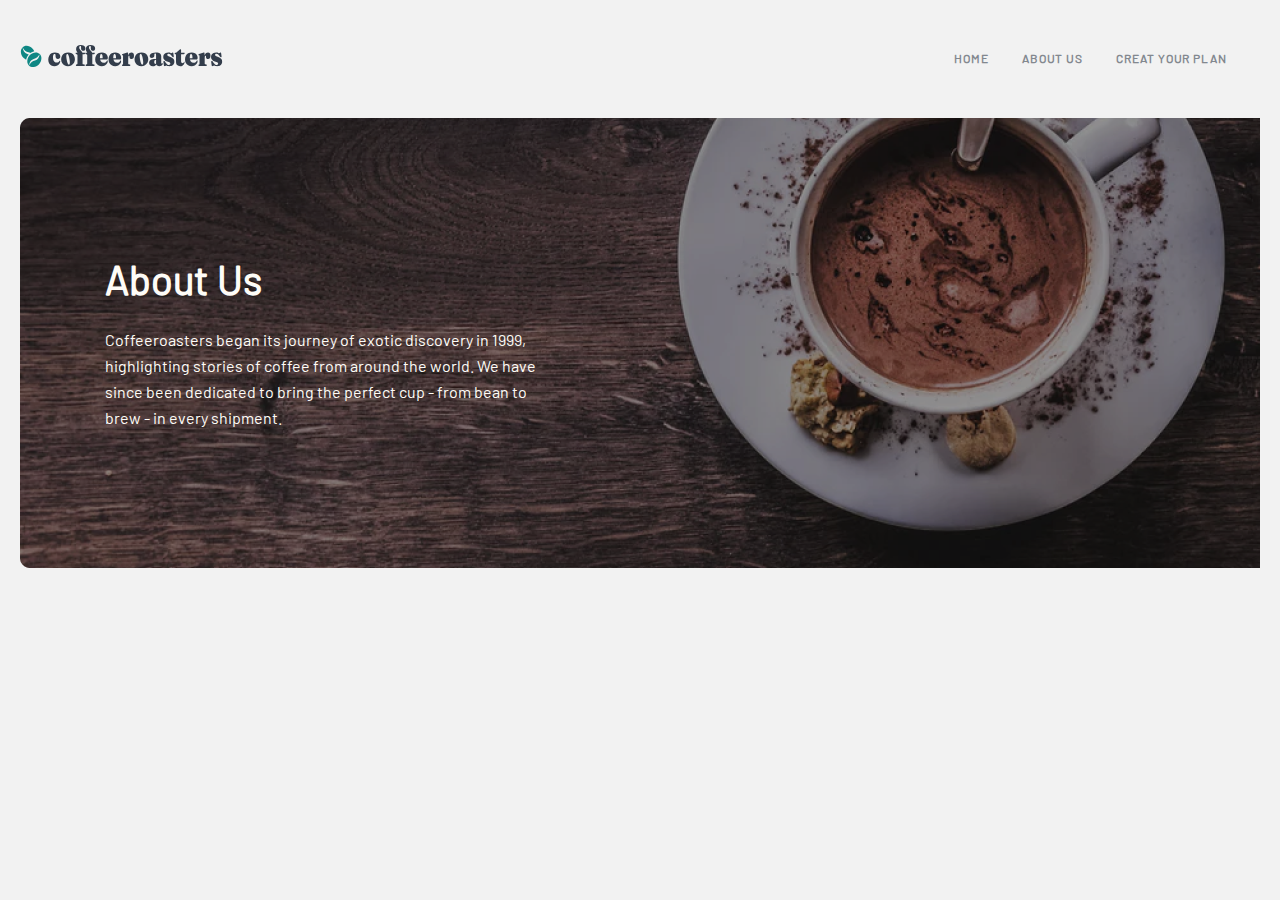
==== about.html @ 18a1933f "Add about hero" ====
<!DOCTYPE html>
<html lang="en">
<head>
  <meta charset="UTF-8">
  <meta http-equiv="X-UA-Compatible" content="IE=edge">
  <meta name="viewport" content="width=device-width, initial-scale=1.0">
  <link rel="stylesheet" href="css/normalize.css">
  <link rel="stylesheet" href="css/styles.css">
  <title>Coffeeroaster</title>
</head>
<body>
<header class="container">
<div class="header">
  <div>
    <img src="img/logo.svg" alt="Logo of Coffeeroaster" width="203px" height="24px">
  </div>
  <nav class="nav">
    <ul class="nav-links">
      <li class="nav-item"><a class="nav-link" href="index.html">home</a></li>
      <li class="nav-item"><a class="nav-link" href="about.html">about us</a></li>
      <li class="nav-item"><a class="nav-link" href="#">creat your plan</a></li>
    </ul>
  </nav>
</div>
</header>

<!-- MAIN -->
<main>
  <section>
    <div class="container">
      <div class="about-hero">
        <h1 class="about__headeing">
          About Us
        </h1>
        <p class="about__text">
          Coffeeroasters began its journey of exotic discovery in 1999, highlighting stories of coffee from around the world. We have since been dedicated to bring the perfect cup - from bean to brew - in every shipment.
        </p>
      </div>
    </div>
  </section>
</main>
</body>
---- css/styles.css ----
@font-face {
  font-family: "Barlow";
  src: url("../fonts/Barlow-Regular.woff2") format("woff2"),
    url("../fonts/Barlow-Regular.woff") format("woff");
  font-weight: normal;
  font-style: normal;
  font-display: swap;
}

@font-face {
  font-family: "Fraunces 9pt";
  src: url("../fonts/Fraunces9pt-Black.woff2") format("woff2"),
    url("../fonts/Fraunces9pt-Black.woff") format("woff");
  font-weight: 900;
  font-style: normal;
  font-display: swap;
}

body {
  font-family: "Barlow";
  font-size: 16px;
  line-height: 26px;
  background-color: #F2F2F2;
  ;
}

html {
  box-sizing: border-box;
}

*,
*::before,
*::after {
  box-sizing: inherit;
  margin: 0;
}

.container {
  max-width: 1320px;
  padding-left: 20px;
  padding-right: 20px;
  margin-left: auto;
  margin-right: auto;
}

.header {
  display: flex;
  justify-content: center;
  margin-top: 44px;
}

.nav {
  margin-left: auto;
}

.nav-links {
  display: flex;
  list-style: none;
}

.nav-item {
  margin-right: 33px;

}

.nav-link {
  text-decoration: none;
  font-weight: bold;
  font-size: 12px;
  line-height: 15px;
  letter-spacing: 0.923077px;
  text-transform: uppercase;
  color: #83888F;
}

.hero-img {
  padding-left: 86px;
  background-image: url(../img/hero-img.png);
  width: 1280px;
  background-size: cover;
  padding-bottom: 100px;
  border-radius: 15px;

}
.header {
  padding-bottom: 43px;
}

.hero-header {
  font-family: Fraunces;
  padding: 117px 702px 0px 0px;
  margin-bottom: 32px;
  font-style: normal;
  font-weight: 900;
  font-size: 72px;
  line-height: 72px;
  color: #FEFCF7;
}

.hero-text {
  padding-right: 750px;
  margin-bottom: 56px;
  font-style: normal;
  font-weight: normal;
  font-size: 16px;
  line-height: 26px;
  color: #FEFCF7;
  mix-blend-mode: normal;
  opacity: 0.8;
}
.hero-link-item {
  width: 217px;
  height: 56px;
  padding: 15px 31px 16px 31px;
  background:  #0E8784;
  border-radius: 6px;
}
.hero-link  {
  text-decoration: none;
  font-family: Fraunces;
  font-style: normal;
  font-weight: 900;
  font-size: 18px;
  line-height: 35px;
  text-align: center;
  color: #FEFCF7;
}

/* ABOUT */
.about-hero {
  background-image: url(../img/about-hero-bg.png);
  background-size: center center;
  padding-top: 137px;
  padding-bottom: 137px;
  padding-left: 85px;


}



.about__headeing {
  font-size: 40px;
  line-height: 48px;
  color: #FEFCF7;
  margin-top: 0;
  font-weight: 900;
  margin-bottom: 24px;
}

.about__text {
    color: #FEFCF7;
    width: 445px;
}
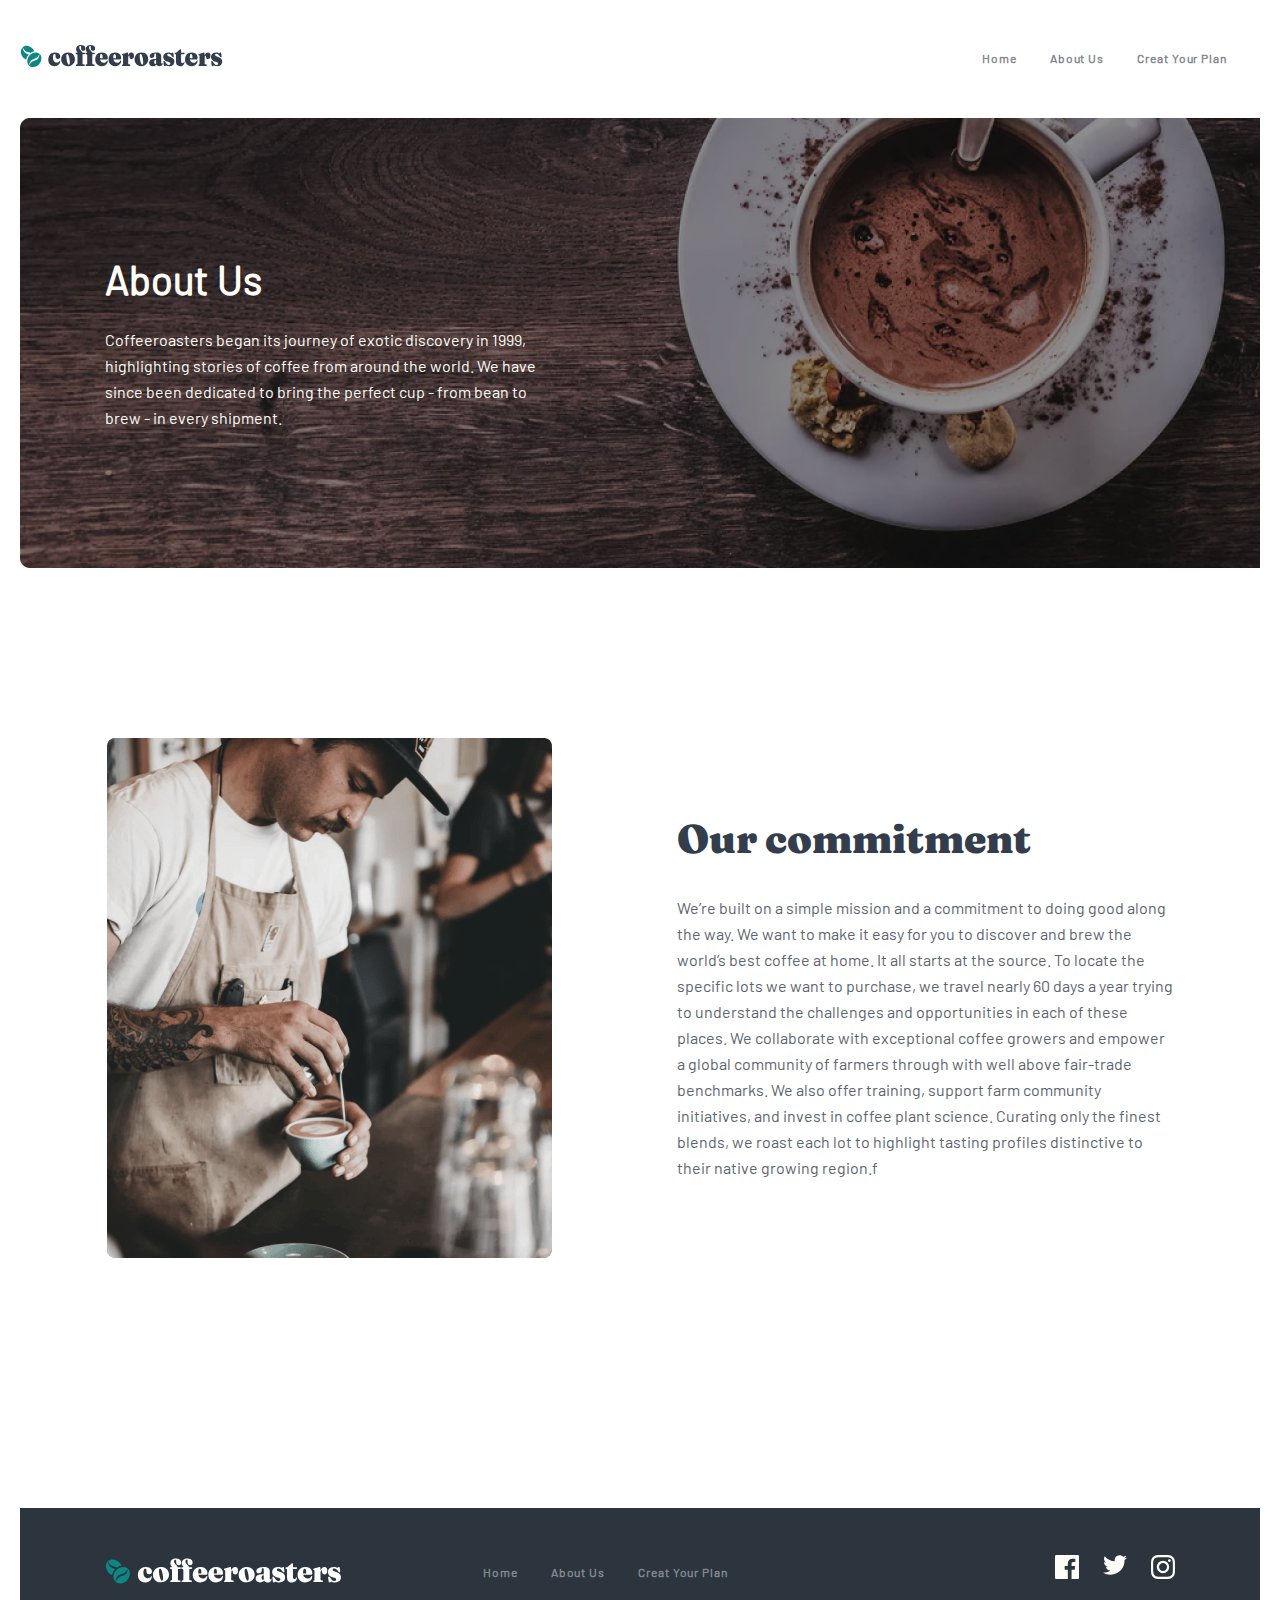
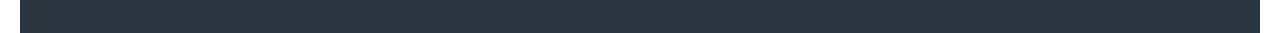
==== commit 949486d3: "Add commitment section" ====
--- a/about.html
+++ b/about.html
@@ -12,13 +12,15 @@
 <header class="container">
 <div class="header">
   <div>
-    <img src="img/logo.svg" alt="Logo of Coffeeroaster" width="203px" height="24px">
+    <a href="index.html">
+      <img src="img/logo.svg" alt="Logo of Coffeeroaster" width="203px" height="24px">
+    </a>
   </div>
   <nav class="nav">
     <ul class="nav-links">
       <li class="nav-item"><a class="nav-link" href="index.html">home</a></li>
       <li class="nav-item"><a class="nav-link" href="about.html">about us</a></li>
-      <li class="nav-item"><a class="nav-link" href="#">creat your plan</a></li>
+      <li class="nav-item"><a class="nav-link" href="plan.html">creat your plan</a></li>
     </ul>
   </nav>
 </div>
@@ -38,5 +40,64 @@
       </div>
     </div>
   </section>
+
+  <!-- COMMITMENT -->
+  <div class="site-commitment">
+    <div class="container">
+      <div class="commitment">
+        <img src="img/man-img-about.png" alt="Man img" width="445" height="520">
+
+        <div class="commitment-content">
+          <h2 class="commintment__heading">
+            Our commitment
+          </h2>
+          <p class="commitment__text">
+            We’re built on a simple mission and a commitment to doing good along the way. We want to make it easy for you to discover and brew the world’s best coffee at home. It all starts at the source. To locate the specific lots we want to purchase, we travel nearly 60 days a year trying to understand the challenges and opportunities in each of these places. We collaborate with exceptional coffee growers and empower a global community of farmers through with well above fair-trade benchmarks. We also offer training, support farm community initiatives, and invest in coffee plant science. Curating only the finest blends, we roast each lot to highlight tasting profiles distinctive to their native growing region.f
+          </p>
+        </div>
+      </div>
+  </div>
+  </div>
 </main>
+
+<footer >
+  <div class="container">
+    <div class="site-footer">
+      <img src="img/logo-footer.svg" alt="Logo Coffee Roaster">
+
+  <nav class="nav-footer">
+    <ul class="nav-links">
+      <li class="nav-item"><a class="nav-link" href="index.html">home</a></li>
+      <li class="nav-item"><a class="nav-link" href="about.html">about us</a></li>
+      <li class="nav-item"><a class="nav-link" href="plan.html">creat your plan</a></li>
+    </ul>
+  </nav>
+
+  <ul class="footer-link">
+    <li class="footer__link-media">
+      <a href="https://www.facebook.com/avazkhon.rustamov/">
+        <svg class="media-link--footer" width="24" height="24" viewBox="0 0 24 24" fill="none" xmlns="http://www.w3.org/2000/svg">
+        <path d="M22.675 0H1.325C0.593 0 0 0.593 0 1.325V22.676C0 23.407 0.593 24 1.325 24H12.82V14.706H9.692V11.084H12.82V8.413C12.82 5.313 14.713 3.625 17.479 3.625C18.804 3.625 19.942 3.724 20.274 3.768V7.008L18.356 7.009C16.852 7.009 16.561 7.724 16.561 8.772V11.085H20.148L19.681 14.707H16.561V24H22.677C23.407 24 24 23.407 24 22.675V1.325C24 0.593 23.407 0 22.675 0Z" />
+        </svg>
+      </a>
+    </li>
+  </svg>
+    <li class="footer__link-media">
+      <a href="https://twitter.com/avazrustamov1">
+        <svg class="media-link--footer"   width="24" height="20" viewBox="0 0 24 20" fill="none" xmlns="http://www.w3.org/2000/svg">
+        <path d="M24 2.55705C23.117 2.94905 22.168 3.21305 21.172 3.33205C22.189 2.72305 22.97 1.75805 23.337 0.608047C22.386 1.17205 21.332 1.58205 20.21 1.80305C19.313 0.846047 18.032 0.248047 16.616 0.248047C13.437 0.248047 11.101 3.21405 11.819 6.29305C7.728 6.08805 4.1 4.12805 1.671 1.14905C0.381 3.36205 1.002 6.25705 3.194 7.72305C2.388 7.69705 1.628 7.47605 0.965 7.10705C0.911 9.38805 2.546 11.522 4.914 11.997C4.221 12.185 3.462 12.229 2.69 12.081C3.316 14.037 5.134 15.46 7.29 15.5C5.22 17.123 2.612 17.848 0 17.54C2.179 18.937 4.768 19.752 7.548 19.752C16.69 19.752 21.855 12.031 21.543 5.10605C22.505 4.41105 23.34 3.54405 24 2.55705Z"/>
+      </a>
+    </li>
+
+    <li class="footer__link-media">
+      <a href="https://www.instagram.com/avazrustamov_/">
+        <svg class="media-link--footer" width="24" height="24" viewBox="0 0 24 24" fill="none" xmlns="http://www.w3.org/2000/svg">
+        <path fill-rule="evenodd" clip-rule="evenodd" d="M12 0C8.741 0 8.333 0.014 7.053 0.072C2.695 0.272 0.273 2.69 0.073 7.052C0.014 8.333 0 8.741 0 12C0 15.259 0.014 15.668 0.072 16.948C0.272 21.306 2.69 23.728 7.052 23.928C8.333 23.986 8.741 24 12 24C15.259 24 15.668 23.986 16.948 23.928C21.302 23.728 23.73 21.31 23.927 16.948C23.986 15.668 24 15.259 24 12C24 8.741 23.986 8.333 23.928 7.053C23.732 2.699 21.311 0.273 16.949 0.073C15.668 0.014 15.259 0 12 0ZM12 2.163C15.204 2.163 15.584 2.175 16.85 2.233C20.102 2.381 21.621 3.924 21.769 7.152C21.827 8.417 21.838 8.797 21.838 12.001C21.838 15.206 21.826 15.585 21.769 16.85C21.62 20.075 20.105 21.621 16.85 21.769C15.584 21.827 15.206 21.839 12 21.839C8.796 21.839 8.416 21.827 7.151 21.769C3.891 21.62 2.38 20.07 2.232 16.849C2.174 15.584 2.162 15.205 2.162 12C2.162 8.796 2.175 8.417 2.232 7.151C2.381 3.924 3.896 2.38 7.151 2.232C8.417 2.175 8.796 2.163 12 2.163ZM5.838 12C5.838 8.597 8.597 5.838 12 5.838C15.403 5.838 18.162 8.597 18.162 12C18.162 15.404 15.403 18.163 12 18.163C8.597 18.163 5.838 15.403 5.838 12ZM12 16C9.791 16 8 14.21 8 12C8 9.791 9.791 8 12 8C14.209 8 16 9.791 16 12C16 14.21 14.209 16 12 16ZM16.965 5.595C16.965 4.8 17.61 4.155 18.406 4.155C19.201 4.155 19.845 4.8 19.845 5.595C19.845 6.39 19.201 7.035 18.406 7.035C17.61 7.035 16.965 6.39 16.965 5.595Z"/>
+        </svg>
+      </a>
+    </li>
+  </ul>
+    </div>
+  </div>
+</footer>
 </body>
--- a/css/styles.css
+++ b/css/styles.css
@@ -1,3 +1,7 @@
+:root {
+  --heading-color: #333D4B;
+}
+
 @font-face {
   font-family: "Barlow";
   src: url("../fonts/Barlow-Regular.woff2") format("woff2"),
@@ -17,10 +21,10 @@
 }
 
 body {
-  font-family: "Barlow";
+  font-family: "Barlow","Arial", sans-serif;
   font-size: 16px;
   line-height: 26px;
-  background-color: #F2F2F2;
+  background-color: #fff;
   ;
 }
 
@@ -41,6 +45,17 @@
   padding-right: 20px;
   margin-left: auto;
   margin-right: auto;
+}
+
+.visually-hidden {
+  position: absolute;
+  width: 1px;
+  height: 1px;
+  margin: -1px;
+  border: 0;
+  padding: 0;
+  clip: rect(0 0 0 0);
+  overflow: hidden;
 }
 
 .header {
@@ -73,6 +88,29 @@
   color: #83888F;
 }
 
+.burger-nav {
+  border: none;
+  background-color: transparent;
+  margin-left: auto;
+}
+
+  .nav-togler {
+    position: absolute;
+    background-image: linear-gradient(180deg, rgba(254, 252, 247, 0.50) 10.14%, #FEFCF7 66.08%);
+    height: calc(100vh -90px);
+
+  }
+
+  .togler-links {
+    list-style: none;
+  }
+
+  .togler-item {}
+
+  .nav-link {
+    text-transform: capitalize;
+  }
+
 .hero-img {
   padding-left: 86px;
   background-image: url(../img/hero-img.png);
@@ -108,33 +146,155 @@
   mix-blend-mode: normal;
   opacity: 0.8;
 }
-.hero-link-item {
-  width: 217px;
-  height: 56px;
-  padding: 15px 31px 16px 31px;
+
+.hero-link  {
+  font-family: "Fraunces 9pt", "Times New Roman", "serif";
+  padding: 15px 31px;
+  text-decoration: none;
+  font-weight: 900;
+  font-size: 18px;
+  line-height: 35px;
   background:  #0E8784;
   border-radius: 6px;
-}
-.hero-link  {
-  text-decoration: none;
-  font-family: Fraunces;
-  font-style: normal;
-  font-weight: 900;
-  font-size: 18px;
-  line-height: 35px;
+  /* text-align: center; */
+  color: #FEFCF7;
+}
+
+
+/* COLLECTION  */
+.collection-wrapper {
+  background-image: url(../img/collection-bg-img.png);
+  background-position: calc(50%)  150px;
+  background-repeat: no-repeat;
+  padding-top: 270px;
+  padding-bottom: 190px;
+}
+
+.collection-list {
+  display: flex;
+  justify-content: center;
+  list-style: none;
+  padding-left: 0;
+  margin-left: -30px;
+}
+
+.collection-item {
+  margin-left: 30px;
+  width: 255px;
   text-align: center;
-  color: #FEFCF7;
-}
-
-/* ABOUT */
+}
+
+.collection__img {
+  margin-bottom: 70px;
+}
+
+
+.collection__heading {
+  word-break: break-all;
+  margin-top: 0;
+  margin-bottom: 24px;
+}
+
+.collection__text {
+  margin: 0;
+}
+
+
+
+/* FEATURE  */
+.feature {
+  padding-bottom: 300px;
+
+}
+
+.feature-wrapper {
+  background-color: #282F38;
+  padding-bottom: 320px;
+  padding-top: 112px;
+}
+
+.feature__heading {
+  font-family: "Fraunces 9pt", "Times New Roman", "Serif";
+  font-weight: 900;
+  font-size: 40px;
+  line-height: 48px;
+  text-align: center;
+  color: #FEFCF7;
+  margin-top: 0;
+  margin-bottom: 32px;
+}
+
+.feature__text {
+  font-size: 16px;
+  line-height: 26px;
+  text-align: center;
+  color: #FEFCF7;
+  opacity: 0.8;
+  width: 540px;
+  margin-right: auto;
+  margin-left: auto;
+  margin-top: 0;
+  margin-bottom: 0;
+}
+
+.feature__list {
+  padding-left: 0;
+  list-style: none;
+}
+
+.feature__item {
+
+  background-size: calc(50%);
+  background-color: #0E8784;
+  width: 350px;
+  padding: 200px 48px 48px 48px;
+  border-radius: 8px;
+}
+.feature__heading--list::before {
+  content: "";
+  display: block;
+  background-image: url(../img/feature-coffee-bean.png);
+  background-repeat: no-repeat;
+  background-position: calc(50%) -10px;
+  padding: 72px;
+}
+
+/* FOOTER */
+.site-footer {
+  display: flex;
+  align-items: center;
+  background-color: #2C343E;
+  padding: 47px 85px;
+}
+
+.nav-footer {
+  margin-left: 102px;
+  margin-right: auto;
+}
+.footer-link {
+  display: flex;
+  list-style: none;
+}
+.footer__link-media:not(:last-child) {
+  margin-right: 24px;
+}
+.media-link--footer {
+  fill: #FEFCF7
+}
+.media-link--footer:hover {
+  fill: #fefcf7d3
+}
+.media-link--footer:active {
+  fill: #fefcf786
+}
+
+/* ABOUT PAGE */
 .about-hero {
   background-image: url(../img/about-hero-bg.png);
   background-size: center center;
   padding-top: 137px;
   padding-bottom: 137px;
   padding-left: 85px;
-
-
 }
 
 
@@ -152,3 +312,334 @@
     color: #FEFCF7;
     width: 445px;
 }
+
+.site-commitment {
+  padding: 170px 87px 250px;
+}
+
+.commitment {
+  display: flex;
+  align-items: center;
+}
+
+.commitment-content {
+  max-width: 540px;
+  margin-left: 125px;
+}
+
+.commintment__heading {
+  font-family: "Fraunces 9pt", "Arial", sans-serif;
+  margin-bottom: 32px;
+  font-weight: 900;
+  font-size: 40px;
+  line-height: 48px;
+  color: var(--heading-color);
+
+}
+
+.commitment__text {
+  color: var(--heading-color);
+  opacity: 0.8;
+}
+
+/* PLAN */
+.hero-plan {
+  background-image: url(../img/plan-bg-hero.png);
+}
+
+.plan-heading {
+  font-family: "Fraunces 9pt",
+  "Times New Roman",
+  serif;
+  font-weight: 900;
+  font-size: 72px;
+  line-height: 72px;
+  color: #FEFCF7;
+}
+
+.plan__text {
+  opacity: 0.8;
+}
+
+.plan-list {
+  margin-right: 125px;
+  list-style: none;
+  padding-left: 0;
+
+}
+
+.plan-list-item {
+  border-bottom: 1px solid #83888F;
+  width: 230px;
+  padding-bottom: 24px;
+  padding-top: 24px;
+}
+
+
+.site-form {
+  padding-top: 144px;
+  padding-bottom: 168px;
+}
+
+.form-wrapper {
+  display: flex;
+}
+
+.order__heading {
+  font-family: "Fraunces 9pt", "Times New Roman", "serif";
+  font-style: normal;
+  font-weight: 900;
+  font-size: 40px;
+  line-height: 48px;
+  color: #83888F;
+
+}
+
+.form-order--heading-top {
+  display: flex;
+  width: 730px;
+  padding-bottom: 56px;
+}
+
+.form-arrow--button {
+  border: none;
+  padding: 0;
+  margin-left: auto;
+  background-color: #fff;
+}
+
+.form-arrow--button:active {
+  rotate: 180deg;
+}
+
+.order-list {
+  display: flex;
+  list-style: none;
+  padding-left: 0;
+  margin-left: -30px;
+}
+.site-order--wrapper {
+  display: none;
+  margin-bottom: 88px;
+}
+
+.site-order--open {
+  display: block;
+}
+
+.order-item {
+  margin-left: 30px;
+}
+
+.plan-list__link {
+  text-decoration: none;
+  font-family: "Fraunces 9pt", "Times New Roman", serif;
+  font-weight: 900;
+  font-size: 24px;
+  line-height: 32px;
+  color: #333D4B;
+  opacity: 0.4;
+
+
+}
+.plan-list__link--active {
+  color: #333D4B;
+  opacity: 1;
+}
+
+.plan-list__num {
+  color: #83888F;
+  margin-right: 24px;
+}
+
+.plan__radio {
+  background-color: red;
+}
+
+.order__text--form {
+  margin: 0;
+}
+
+.order-input__box{
+  background-color: #F4F1EB;
+  /* background-color: #ccc; */
+  border-radius: 8px;
+  padding: 32px 28px 84px 28px;
+  width: 228px;
+
+}
+
+.order-input:checked ~ .order-input__box {
+  /* background-color: #F4F1EB; */
+  background-color: #0E8784;
+
+}
+
+.order__heading--list {
+  margin-top: 0;
+  margin-bottom: 24px;
+}
+
+.order-latter {
+  margin-bottom: 40px;
+}
+
+.order-latter--wrapper {
+  background-color: #333D4B;
+  width: 730px;
+  padding: 47px 64px;
+  border-radius: 8px;
+  margin-bottom: 40px;
+}
+
+.order__summary {
+  font-size: 16px;
+  line-height: 26px;
+  text-transform: uppercase;
+  color: #FFFFFF;
+  opacity: 0.5;
+
+}
+
+.order-summary__text {
+  font-family: "Fraunces 9pt", "Times New Roman", "serif";
+  font-weight: 900;
+  font-size: 24px;
+  line-height: 40px;
+  color: #FFFFFF;
+}
+
+.summary-green {
+  color: #0E8784;
+
+}
+
+.button-plan--form {
+  display: flex;
+  justify-content: flex-end;
+  border: none;
+  background: #E2DEDB;
+  border-radius: 6px;
+  padding: 15px 35px;
+  color: #FEFCF7;
+  font-family: "Fraunces 9pt",
+  "Times New Roman",
+  "serif";
+  font-weight: 900;
+  font-size: 18px;
+  line-height: 25px;
+}
+
+/* MEDIA  */
+@media only screen and (max-width: 900px) {
+
+  .collection-item {
+    display: flex;
+    width: 100%;
+     margin-left: auto;
+     margin-right: auto;
+    /* margin-left: 0; */
+  }
+
+  .collection-list {
+    flex-direction: column;
+    padding-left: 20px;
+    padding-right: 20px;
+
+  }
+
+  .collection__text {
+    line-height: 25px;
+    font-size: 15px;
+  }
+
+  .collection__img {
+    margin-bottom: 0;
+  }
+
+  .colllection-content {
+    width: 282px;
+    margin-left: 36px;
+  }
+
+  .collection-wrapper {
+    background-size: 650px;
+  }
+
+  .hero-img {
+    padding-left: 58px;
+    background-image: url(../img/hero-img.png);
+    width: 80%;
+    background-size: cover;
+
+
+  }
+
+  .hero-text {
+    padding-right: 30%;
+    margin-bottom: 40px;
+    font-size: 15px;
+    line-height: 25px;
+    color: #FEFCF7;
+  }
+
+  .hero-header {
+    font-family: "Fraunces", "Times New Roman", "Serif";
+    padding-right: 35%;
+    margin-bottom: 32px;
+    font-style: normal;
+    font-weight: 900;
+    font-size: 48px;
+    line-height: 48px;
+    color: #FEFCF7;
+  }
+  .nav {
+    display: none;
+  }
+}
+
+@media only screen and (max-width: 500px) {
+      .collection-item {
+        flex-direction: column;
+        align-items: center;
+
+      }
+
+      .collection-item:not(:last-child) {
+        margin-bottom: 48px;
+      }
+
+      .collection__img {
+       margin-bottom: 24px;
+       }
+
+      .collection-wrapper {
+       background-size: 330px;
+        }
+
+        .hero-text {
+          padding-right: 0;
+          margin-bottom: 40px;
+
+        }
+
+        .hero-header {
+          padding-right: 0;
+          margin-bottom: 32px;
+
+        }
+          .hero-img {
+            /* padding-left: 58px; */
+            background-image: url(../img/hero-img.png);
+            width: 350px;
+            background-size: cover;
+
+
+          }
+}
+
+@media only screen and (min-width: 900px) {
+  .burger-nav {
+    display: none;
+  }
+}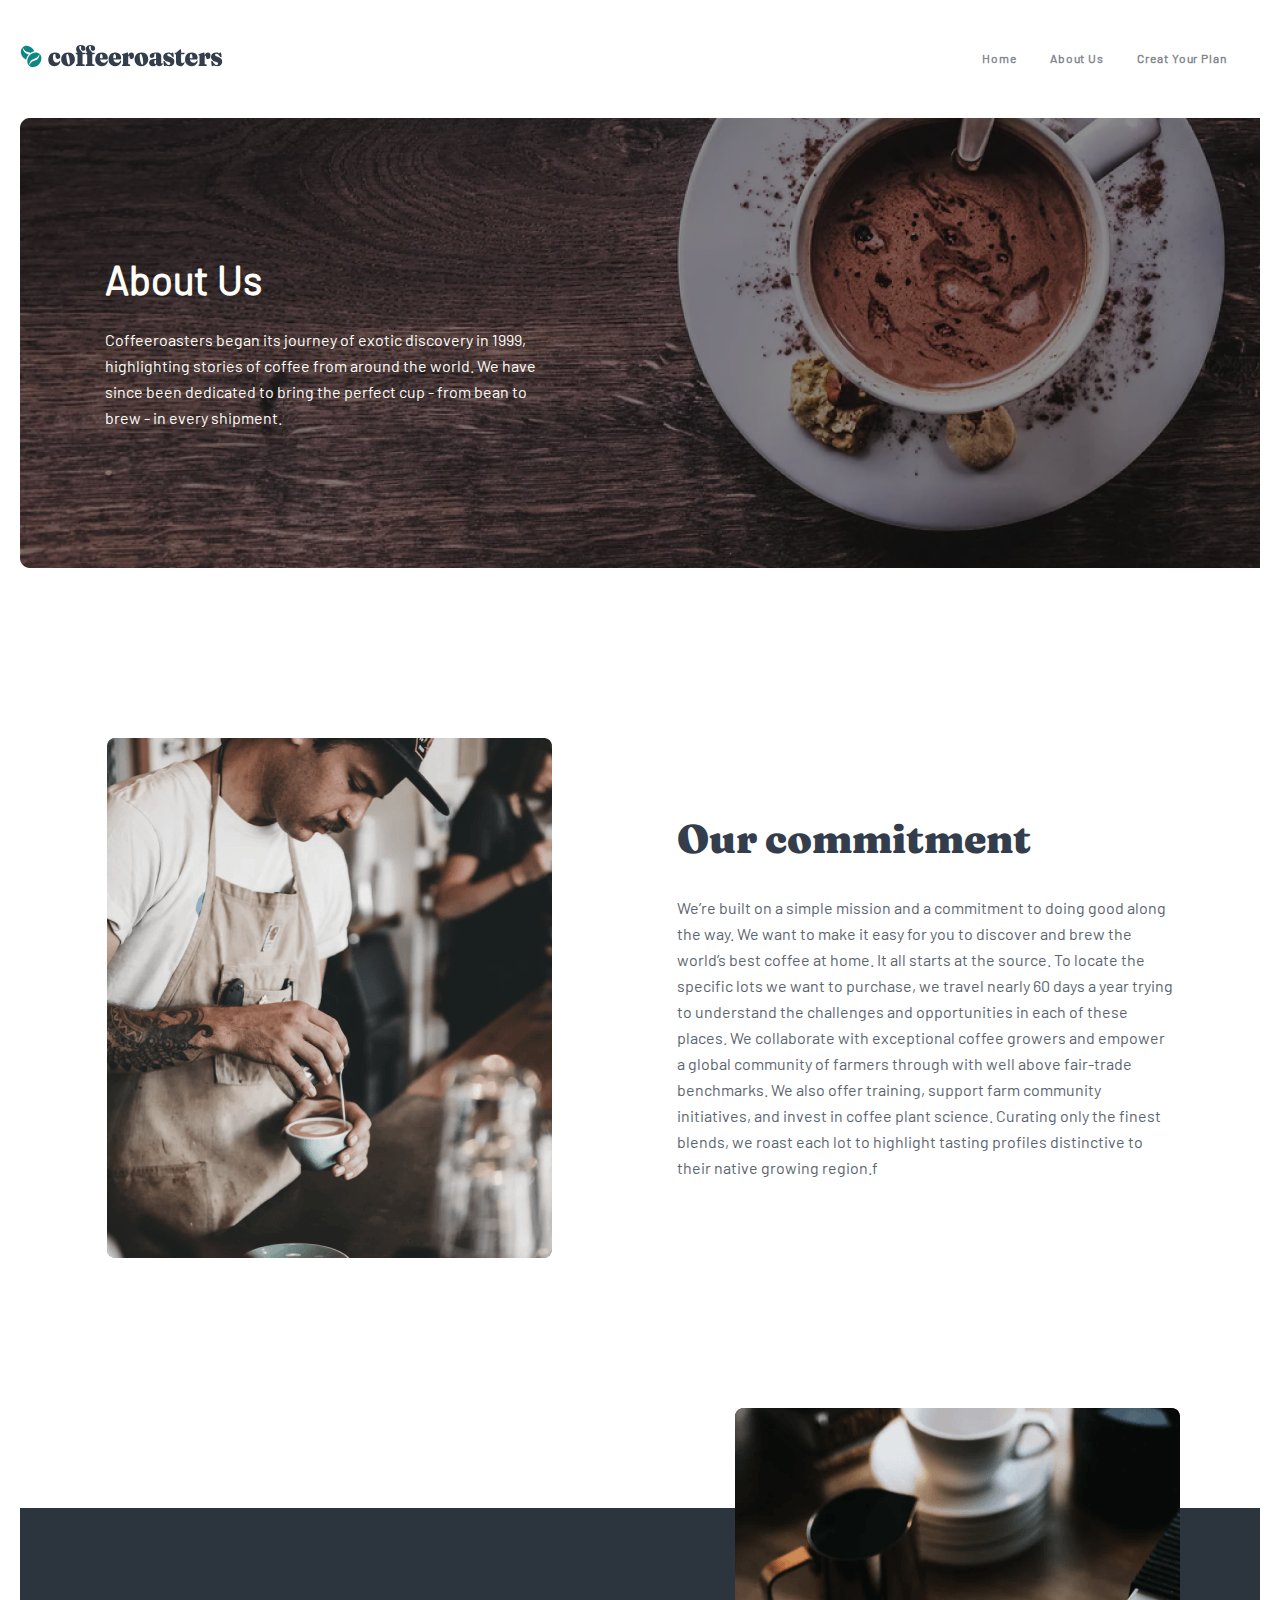
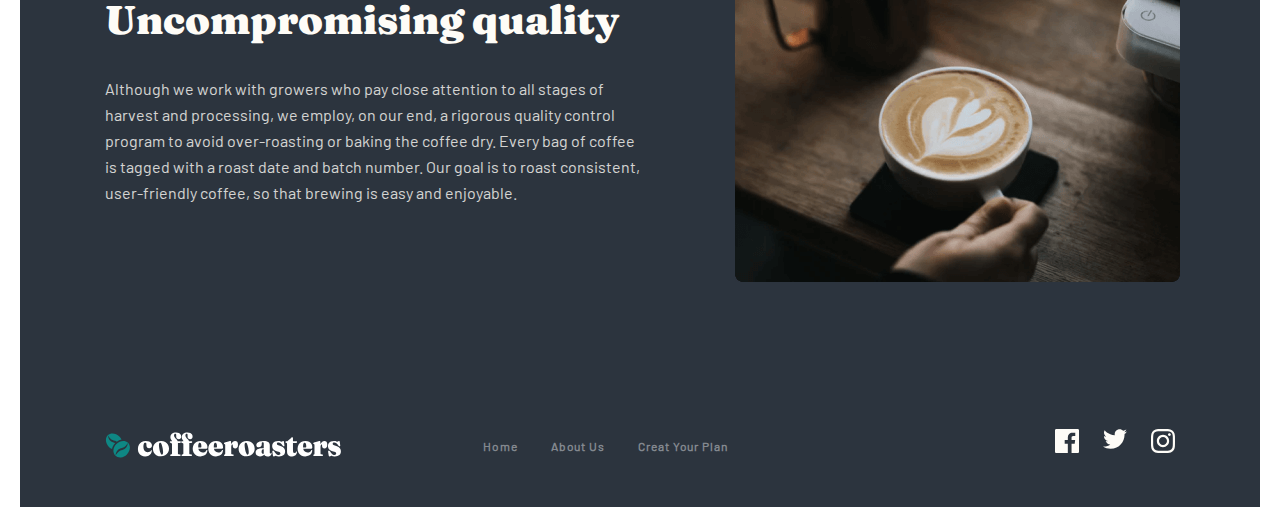
==== commit 1a9ebd12: "Add quality section" ====
--- a/about.html
+++ b/about.html
@@ -58,6 +58,23 @@
       </div>
   </div>
   </div>
+
+
+  <!-- QUALITY SECTION -->
+  <div class="quality">
+    <div class="container">
+      <div class="quality-wrapper">
+        <div class="quality-content">
+          <h3 class="quality__heading">
+            Uncompromising quality
+          </h3>
+          <p class="quality__text">
+            Although we work with growers who pay close attention to all stages of harvest and processing, we employ, on our end, a rigorous quality control program to avoid over-roasting or baking the coffee dry. Every bag of coffee is tagged with a roast date and batch number. Our goal is to roast consistent, user-friendly coffee, so that brewing is easy and enjoyable.
+          </p>
+        </div>
+      </div>
+    </div>
+  </div>
 </main>
 
 <footer >
--- a/css/styles.css
+++ b/css/styles.css
@@ -342,6 +342,51 @@
   opacity: 0.8;
 }
 
+/* QUALITY  */
+.quality {
+
+}
+
+.quality-wrapper {
+    position: relative;
+
+  background-color: #2C343E;
+  padding: 88px 85px 176px;
+
+}
+
+.quality-content {
+  width: 540px;
+}
+
+.quality-content::before {
+  position: absolute;
+    content: "";
+    background-image: url(../img/quality-img.png);
+    background-repeat: no-repeat;
+    display: block;
+    width: 445px;
+    height: 474px;
+    right: 80px;
+    top: -100px;
+}
+
+.quality__heading {
+  font-family: "Fraunces 9pt", "Arial", sans-serif;
+  font-weight: 900;
+  font-size: 40px;
+  line-height: 48px;
+  color: #FEFCF7;
+  margin-top: 0;
+  margin-bottom: 32px;
+}
+
+.quality__text {
+  color: #FEFCF7;
+  opacity: .8;;
+
+}
+
 /* PLAN */
 .hero-plan {
   background-image: url(../img/plan-bg-hero.png);
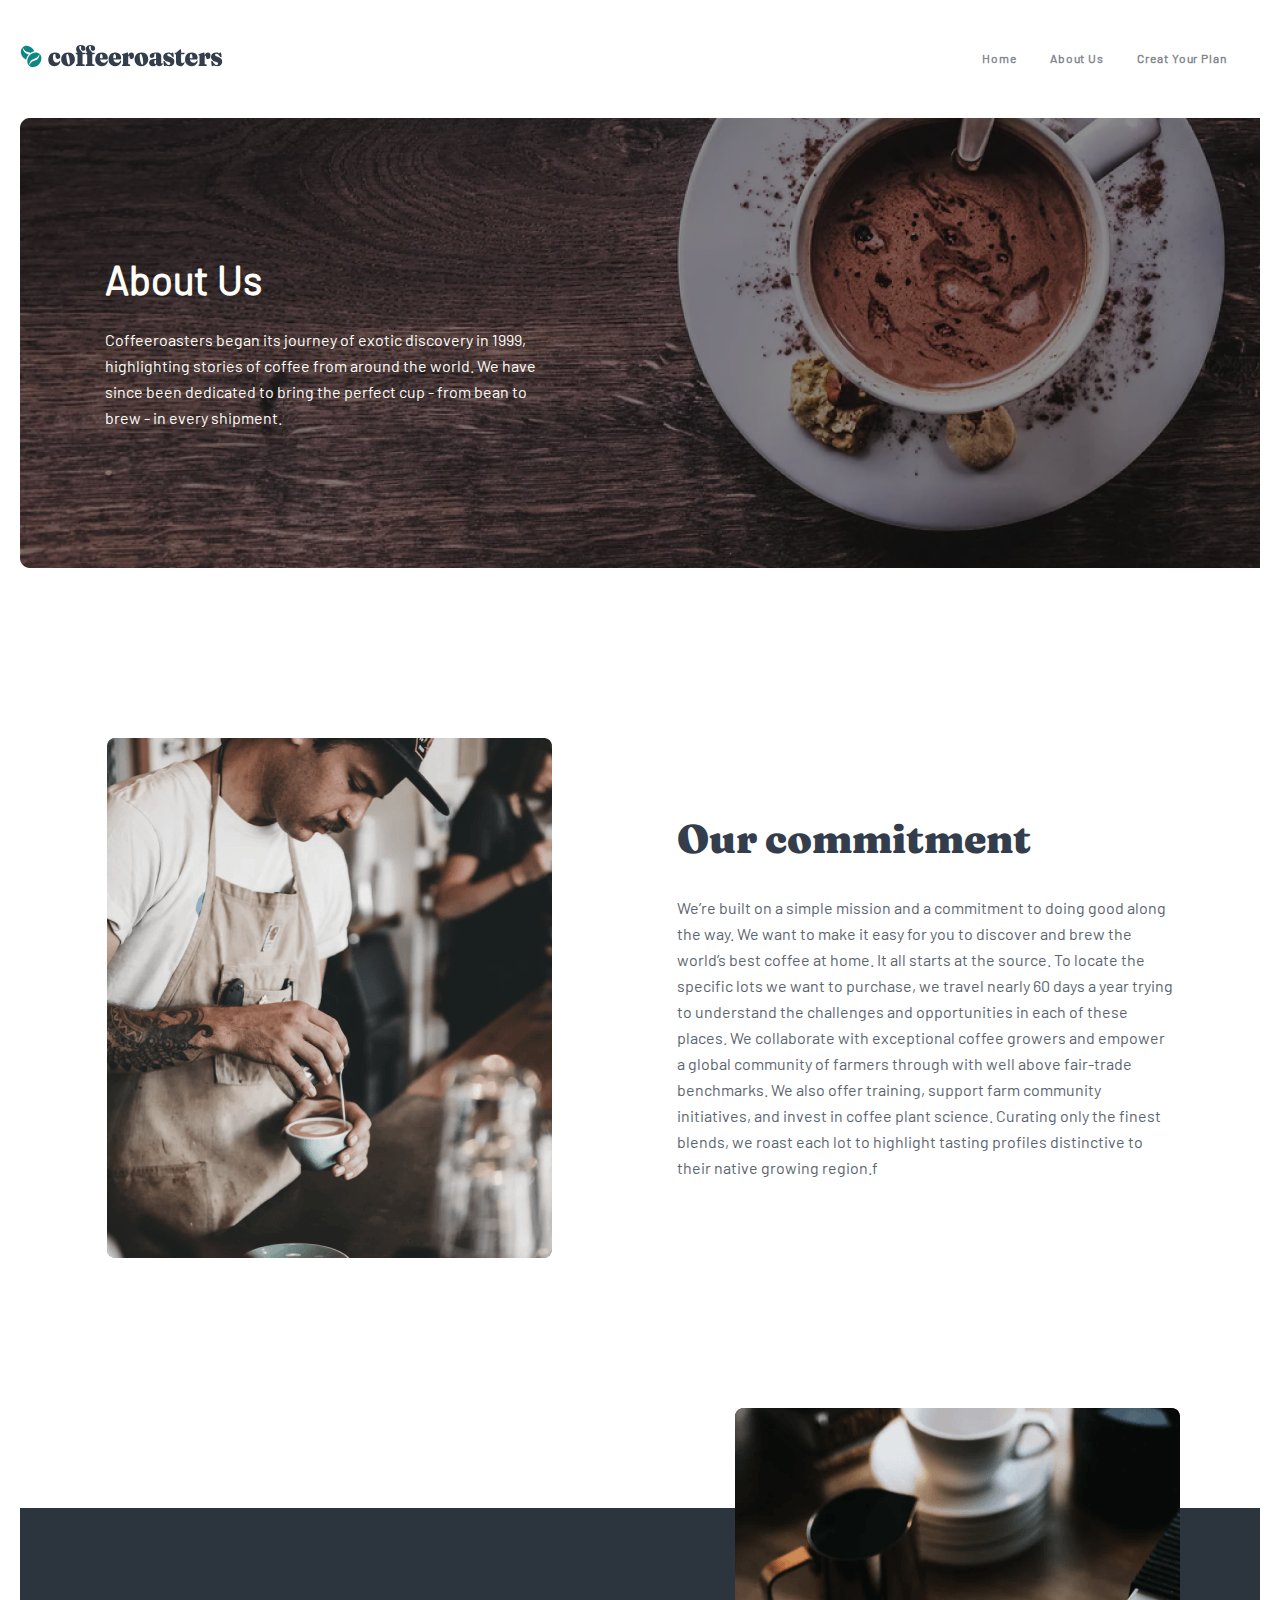
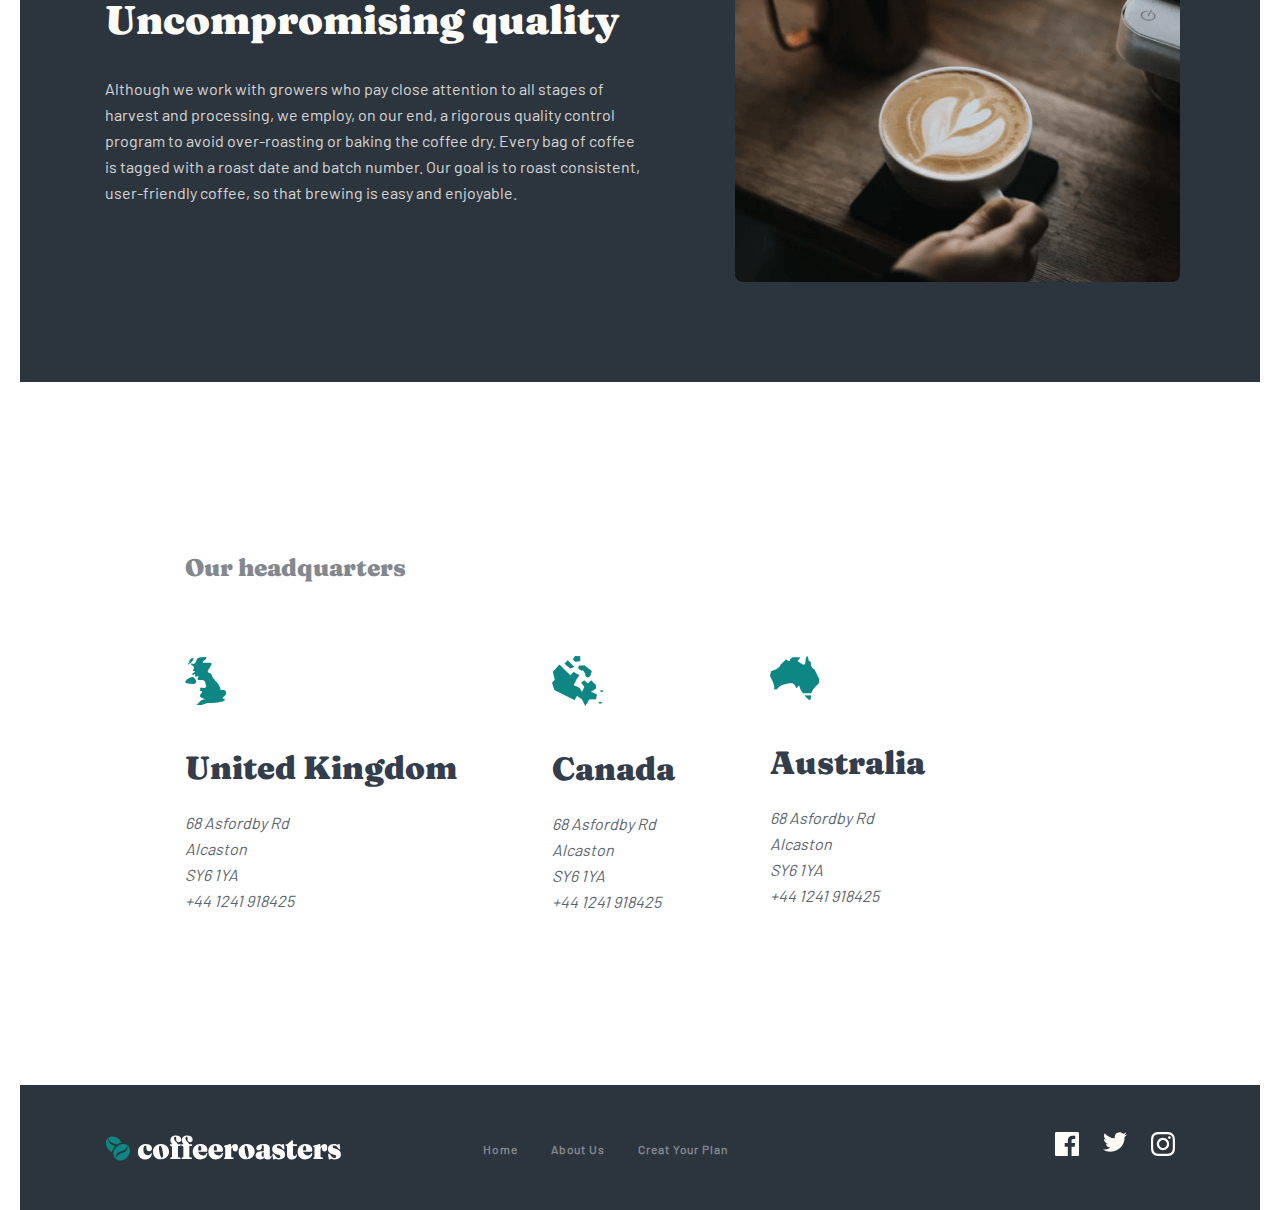
==== commit f034e901: "Add Headquarters" ====
--- a/about.html
+++ b/about.html
@@ -75,6 +75,55 @@
       </div>
     </div>
   </div>
+
+
+  <!-- HEADQUARTERS -->
+  <div class="headquarters">
+    <div class="container">
+      <p class="headquarters-text">Our headquarters</p>
+      <ul class="headquarters__list">
+        <li class="headquarters__item headquarters__item--uk">
+          <h3 class="headquarters__heading">
+            United Kingdom
+          </h3>
+          <address>
+            <p class="headquarter__address">
+              68  Asfordby Rd <br>
+              Alcaston <br>
+              SY6 1YA
+            </p>
+              <a class="headquarters__phone" href="tel:+441241918425">+44 1241 918425</a>
+          </address>
+        </li>
+        <li class="headquarters__item headquarters__item--canada">
+          <h3 class="headquarters__heading">
+            Canada
+          </h3>
+          <address>
+            <p class="headquarter__address">
+              68  Asfordby Rd <br>
+              Alcaston <br>
+              SY6 1YA
+            </p>
+              <a class="headquarters__phone" href="tel:+441241918425">+44 1241 918425</a>
+          </address>
+        </li>
+        <li class="headquarters__item">
+          <h3 class="headquarters__heading headquarters__item--australia">
+            Australia
+          </h3>
+          <address>
+            <p class="headquarter__address">
+              68  Asfordby Rd <br>
+              Alcaston <br>
+              SY6 1YA
+            </p>
+              <a class="headquarters__phone" href="tel:+441241918425">+44 1241 918425</a>
+          </address>
+        </li>
+      </ul>
+    </div>
+  </div>
 </main>
 
 <footer >
--- a/css/styles.css
+++ b/css/styles.css
@@ -282,11 +282,11 @@
   fill: #FEFCF7
 }
 .media-link--footer:hover {
-  fill: #fefcf7d3
+  fill: #c06f61
 }
 .media-link--footer:active {
-  fill: #fefcf786
-}
+  fill: #c06f61b7
+  }
 
 /* ABOUT PAGE */
 .about-hero {
@@ -387,6 +387,79 @@
 
 }
 
+
+/* HEADQUARTERS  */
+.headquarters {
+  padding: 170px 165px;
+}
+
+.headquarters-text {
+  font-family: "Fraunces 9pt","Arial", sans-serif;
+  font-weight: 900;
+  font-size: 24px;
+  line-height: 32px;
+  color: #83888F;
+  margin-bottom: 72px;
+}
+
+.headquarters__list {
+  display: flex;
+  padding-left: 0;
+  list-style: none;
+  margin-left: -95px;
+  min-width: 285px;
+}
+
+.headquarters__item {
+  margin-left: 95px;
+}
+
+.headquarters__item--uk::before {
+  content: "";
+  background-image: url(../img/uk-img.png);
+  display: block;
+  width: 41px;
+  height: 49px;
+  margin-bottom: 45px;
+}
+
+.headquarters__item--canada::before {
+  content: "";
+  background-image: url(../img/canada-img.png);
+  display: block;
+  width: 51px;
+  height: 50px;
+  margin-bottom: 45px;
+}
+.headquarters__item--australia::before {
+  content: "";
+  background-image: url(../img/australia-img.png);
+  display: block;
+  width: 49px;
+  height: 44px;
+  margin-bottom: 45px;
+}
+
+.headquarters__heading {
+  font-family: "Fraunces 9pt","Arial", sans-serif;
+  font-weight: 900;
+  font-size: 32px;
+  line-height: 36px;
+  color: var(--heading-color);
+  margin-bottom: 24px;
+}
+
+.headquarter__address {
+  color: var(--heading-color);
+  opacity: 0.8;
+}
+
+.headquarters__phone {
+  color: var(--heading-color);
+  opacity: 0.8;
+  text-decoration: none;
+}
+
 /* PLAN */
 .hero-plan {
   background-image: url(../img/plan-bg-hero.png);
